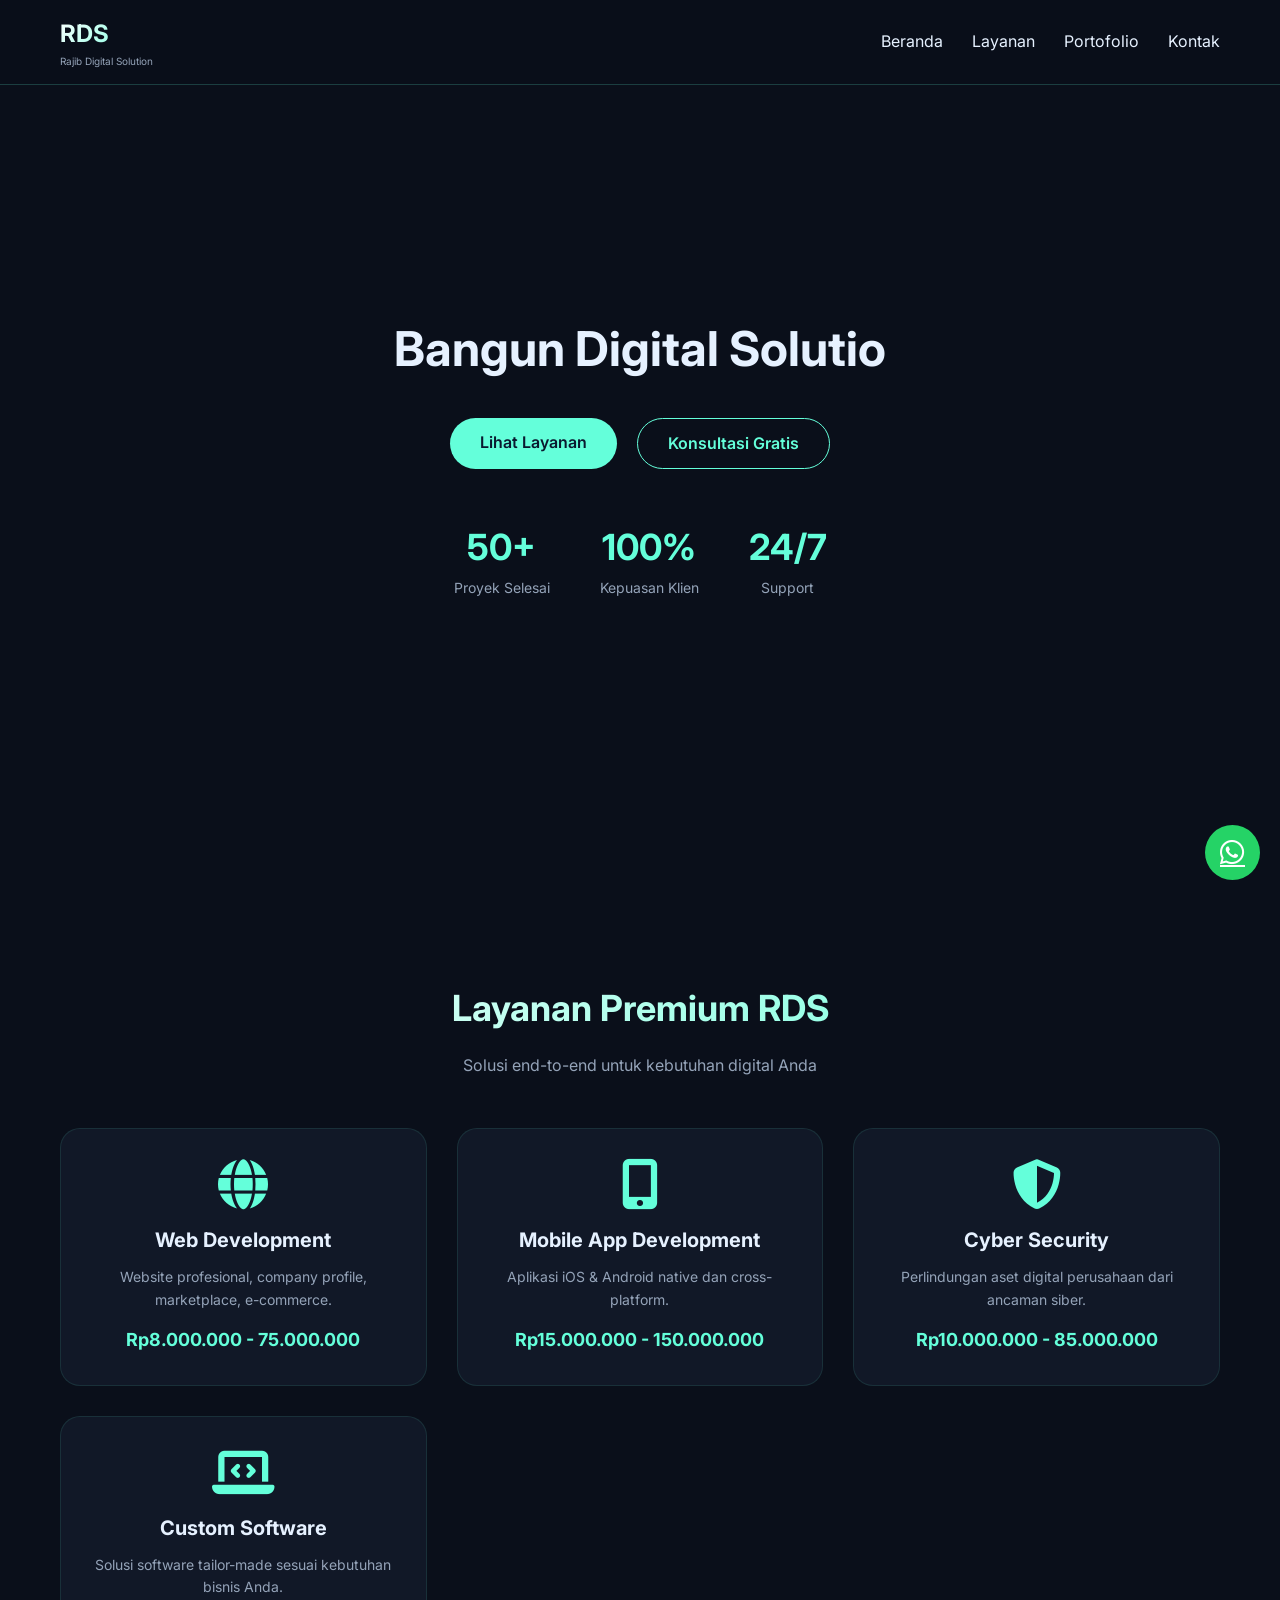
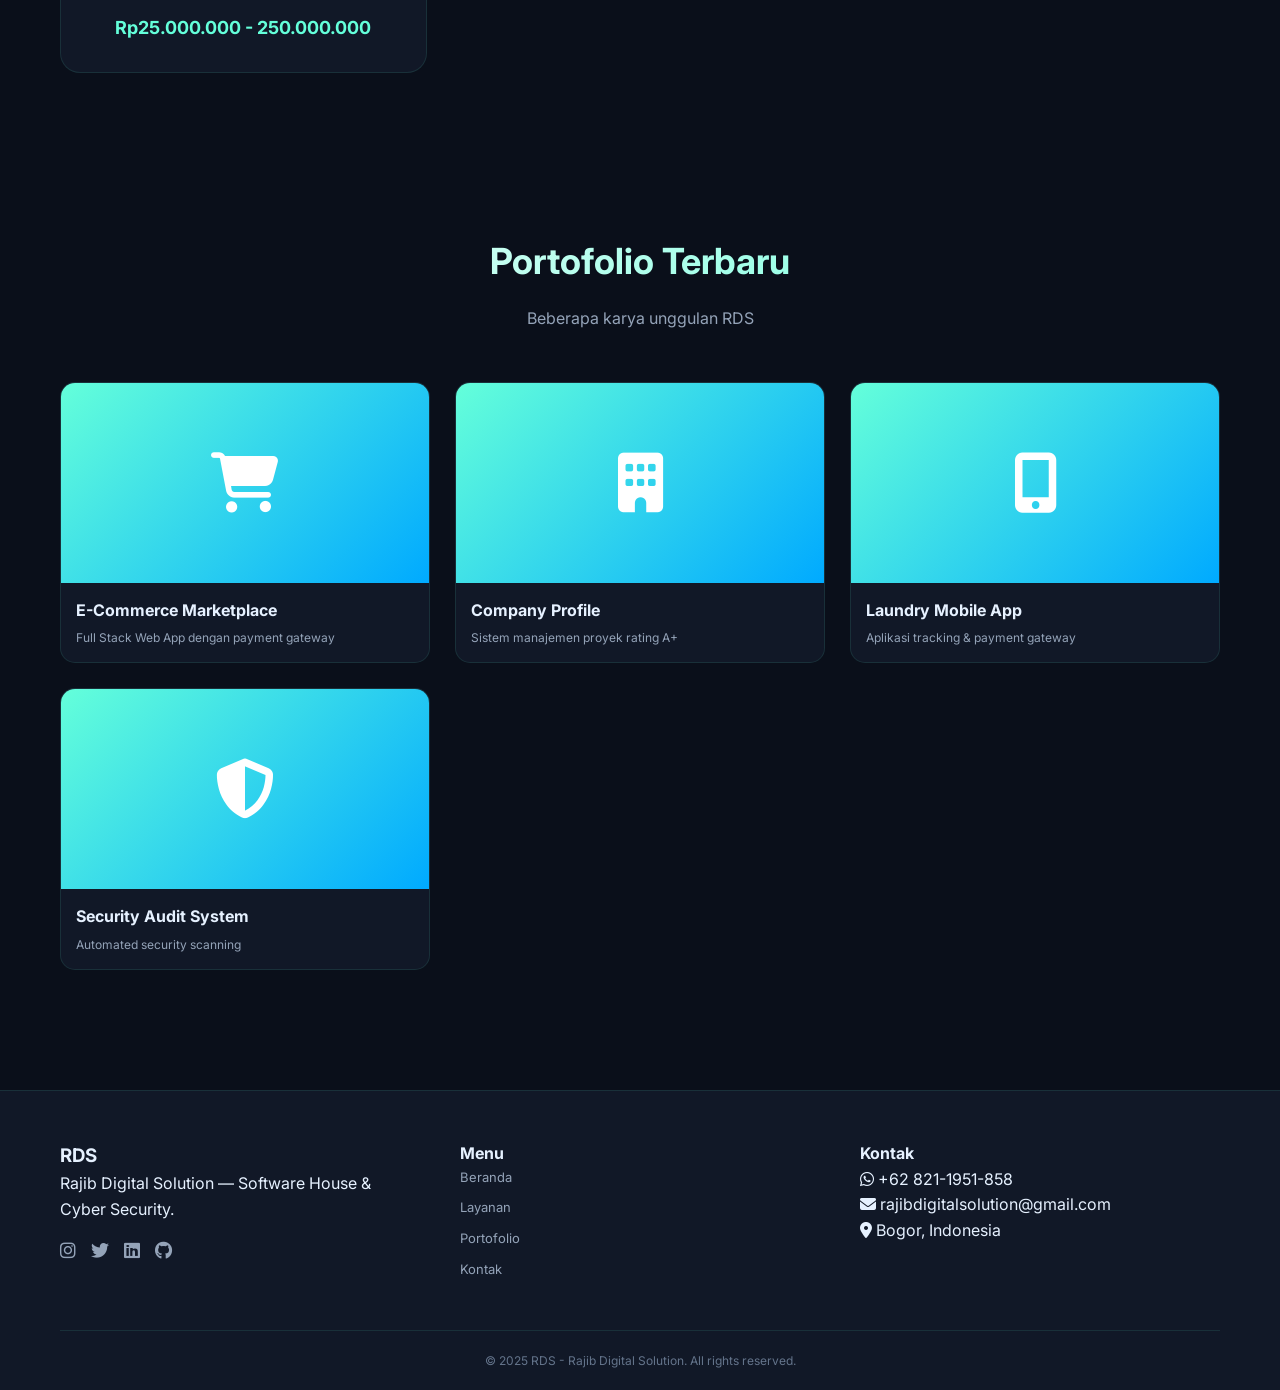
==== index.html @ b3fbab05 "Initial commit: RDS - Rajib Digital Solution website with admin dashboard" ====
<!DOCTYPE html>
<html lang="id">
<head>
    <meta charset="UTF-8">
    <meta name="viewport" content="width=device-width, initial-scale=1.0, user-scalable=yes">
    <title>RDS - Rajib Digital Solution</title>
    <link href="https://fonts.googleapis.com/css2?family=Inter:opsz,wght@14..32,300;14..32,400;14..32,500;14..32,600;14..32,700;14..32,800&display=swap" rel="stylesheet">
    <link rel="stylesheet" href="https://cdnjs.cloudflare.com/ajax/libs/font-awesome/6.5.1/css/all.min.css">
    <link rel="stylesheet" href="css/style.css">
</head>
<body>

    <!-- Floating WhatsApp -->
    <a href="https://wa.me/628211951858" class="wa-float" target="_blank">
        <i class="fab fa-whatsapp"></i>
    </a>

    <!-- Header -->
    <header class="header">
        <div class="container">
            <div class="logo">
                <h1>RDS</h1>
                <p>Rajib Digital Solution</p>
            </div>
            <nav class="nav" id="navMenu">
                <a href="index.html">Beranda</a>
                <a href="services.html">Layanan</a>
                <a href="portfolio.html">Portofolio</a>
                <a href="contact.html">Kontak</a>
            </nav>
            <div class="menu-toggle" id="menuToggle">
                <i class="fas fa-bars"></i>
            </div>
        </div>
    </header>

    <!-- Hero Section -->
    <section class="hero">
        <div class="container">
            <h1 id="typingTitle"></h1>
            <p id="heroDesc"></p>
            <div class="hero-buttons">
                <a href="services.html" class="btn-primary">Lihat Layanan</a>
                <a href="contact.html" class="btn-secondary">Konsultasi Gratis</a>
            </div>
            <div class="stats">
                <div class="stat"><h3>50+</h3><p>Proyek Selesai</p></div>
                <div class="stat"><h3>100%</h3><p>Kepuasan Klien</p></div>
                <div class="stat"><h3>24/7</h3><p>Support</p></div>
            </div>
        </div>
    </section>

    <!-- Services Section -->
    <section class="services">
        <div class="container">
            <h2 class="section-title">Layanan Premium RDS</h2>
            <p class="section-subtitle">Solusi end-to-end untuk kebutuhan digital Anda</p>
            <div class="services-grid" id="servicesGrid"></div>
        </div>
    </section>

    <!-- Portfolio Section -->
    <section class="portfolio">
        <div class="container">
            <h2 class="section-title">Portofolio Terbaru</h2>
            <p class="section-subtitle">Beberapa karya unggulan RDS</p>
            <div class="portfolio-grid" id="portfolioGrid"></div>
        </div>
    </section>

    <!-- Footer -->
    <footer class="footer">
        <div class="container">
            <div class="footer-grid">
                <div>
                    <h3>RDS</h3>
                    <p>Rajib Digital Solution — Software House & Cyber Security.</p>
                    <div class="social-links" id="socialLinks"></div>
                </div>
                <div>
                    <h4>Menu</h4>
                    <a href="index.html">Beranda</a>
                    <a href="services.html">Layanan</a>
                    <a href="portfolio.html">Portofolio</a>
                    <a href="contact.html">Kontak</a>
                </div>
                <div>
                    <h4>Kontak</h4>
                    <p><i class="fab fa-whatsapp"></i> +62 821-1951-858</p>
                    <p><i class="fas fa-envelope"></i> rajibdigitalsolution@gmail.com</p>
                    <p><i class="fas fa-map-marker-alt"></i> Bogor, Indonesia</p>
                </div>
            </div>
            <div class="footer-bottom">
                <p>© 2025 RDS - Rajib Digital Solution. All rights reserved.</p>
            </div>
        </div>
    </footer>

    <script src="js/main.js"></script>
</body>
</html>
---- css/style.css ----
* {
    margin: 0;
    padding: 0;
    box-sizing: border-box;
}

body {
    font-family: 'Inter', sans-serif;
    background: #0a0f1a;
    color: #e6f1ff;
    line-height: 1.6;
}

.container {
    max-width: 1200px;
    margin: 0 auto;
    padding: 0 20px;
}

/* WA Float */
.wa-float {
    position: fixed;
    bottom: 20px;
    right: 20px;
    background: #25D366;
    width: 55px;
    height: 55px;
    border-radius: 50%;
    display: flex;
    align-items: center;
    justify-content: center;
    font-size: 28px;
    color: white;
    z-index: 999;
    transition: 0.3s;
}
.wa-float:hover { transform: scale(1.1); }

/* Header */
.header {
    position: fixed;
    top: 0;
    width: 100%;
    background: rgba(10, 15, 26, 0.95);
    backdrop-filter: blur(10px);
    z-index: 100;
    padding: 15px 0;
    border-bottom: 1px solid rgba(100, 255, 218, 0.2);
}
.header .container {
    display: flex;
    justify-content: space-between;
    align-items: center;
}
.logo h1 {
    font-size: 24px;
    background: linear-gradient(135deg, #fff, #64ffda);
    -webkit-background-clip: text;
    background-clip: text;
    color: transparent;
}
.logo p { font-size: 10px; color: #94a3b8; }
.nav a {
    color: #e6f1ff;
    text-decoration: none;
    margin-left: 25px;
    transition: 0.3s;
}
.nav a:hover { color: #64ffda; }
.menu-toggle {
    display: none;
    font-size: 24px;
    cursor: pointer;
    color: #64ffda;
}

/* Hero */
.hero {
    min-height: 100vh;
    display: flex;
    align-items: center;
    text-align: center;
    padding: 100px 0 60px;
}
.hero h1 { font-size: 48px; margin-bottom: 15px; }
.hero p { font-size: 18px; color: #94a3b8; margin-bottom: 30px; }

.btn-primary, .btn-secondary {
    display: inline-block;
    padding: 12px 30px;
    border-radius: 40px;
    text-decoration: none;
    font-weight: 600;
    transition: 0.3s;
}
.btn-primary { background: #64ffda; color: #0a192f; }
.btn-primary:hover { transform: translateY(-3px); box-shadow: 0 5px 20px rgba(100,255,218,0.3); }
.btn-secondary { border: 1px solid #64ffda; color: #64ffda; }
.btn-secondary:hover { background: rgba(100,255,218,0.1); }
.hero-buttons { display: flex; gap: 20px; justify-content: center; }

/* Stats */
.stats {
    display: flex;
    justify-content: center;
    gap: 50px;
    margin-top: 50px;
}
.stat h3 { font-size: 36px; color: #64ffda; }
.stat p { font-size: 14px; }

/* Sections */
section { padding: 80px 0; }
.section-title {
    font-size: 36px;
    text-align: center;
    margin-bottom: 15px;
    background: linear-gradient(135deg, #fff, #64ffda);
    -webkit-background-clip: text;
    background-clip: text;
    color: transparent;
}
.section-subtitle {
    text-align: center;
    color: #94a3b8;
    margin-bottom: 50px;
}

/* Services Grid */
.services-grid {
    display: grid;
    grid-template-columns: repeat(auto-fit, minmax(280px, 1fr));
    gap: 30px;
}
.service-card {
    background: #111827;
    padding: 30px;
    border-radius: 20px;
    border: 1px solid rgba(100,255,218,0.1);
    text-align: center;
    transition: 0.3s;
}
.service-card:hover { transform: translateY(-10px); border-color: #64ffda; }
.service-card i { font-size: 50px; color: #64ffda; margin-bottom: 15px; }
.service-card h3 { font-size: 20px; margin-bottom: 10px; }
.service-card p { color: #94a3b8; font-size: 14px; margin-bottom: 15px; }
.price { font-size: 18px; font-weight: bold; color: #64ffda; }

/* Portfolio Grid */
.portfolio-grid {
    display: grid;
    grid-template-columns: repeat(auto-fill, minmax(300px, 1fr));
    gap: 25px;
}
.portfolio-card {
    background: #111827;
    border-radius: 15px;
    overflow: hidden;
    border: 1px solid rgba(100,255,218,0.1);
    transition: 0.3s;
}
.portfolio-card:hover { transform: translateY(-5px); border-color: #64ffda; }
.portfolio-img {
    height: 200px;
    background: linear-gradient(135deg, #64ffda, #00aaff);
    display: flex;
    align-items: center;
    justify-content: center;
}
.portfolio-img i { font-size: 60px; color: white; }
.portfolio-info { padding: 15px; }
.portfolio-info h3 { font-size: 16px; margin-bottom: 5px; }
.portfolio-info p { font-size: 12px; color: #94a3b8; }

/* Footer */
.footer {
    background: #111827;
    padding: 50px 0 20px;
    border-top: 1px solid rgba(100,255,218,0.1);
    margin-top: 40px;
}
.footer-grid {
    display: grid;
    grid-template-columns: repeat(auto-fit, minmax(250px, 1fr));
    gap: 40px;
    margin-bottom: 40px;
}
.footer a {
    color: #94a3b8;
    text-decoration: none;
    font-size: 13px;
    display: block;
    margin-bottom: 10px;
    transition: 0.3s;
}
.footer a:hover { color: #64ffda; }
.social-links { display: flex; gap: 15px; margin-top: 15px; }
.social-links a { font-size: 18px; display: inline-block; }
.footer-bottom {
    text-align: center;
    padding-top: 20px;
    border-top: 1px solid rgba(100,255,218,0.1);
    font-size: 12px;
    color: #64748b;
}

/* Portfolio Card (untuk halaman portfolio) */
.portfolio-card {
    background: #111827;
    border-radius: 15px;
    overflow: hidden;
    border: 1px solid rgba(100,255,218,0.1);
    transition: 0.3s;
}
.portfolio-card:hover { transform: translateY(-5px); border-color: #64ffda; }
.portfolio-img {
    height: 200px;
    background: linear-gradient(135deg, #64ffda, #00aaff);
    display: flex;
    align-items: center;
    justify-content: center;
}
.portfolio-img i { font-size: 60px; color: white; }
.portfolio-info { padding: 15px; }
.portfolio-info h3 { font-size: 16px; margin-bottom: 5px; }
.portfolio-info p { font-size: 12px; color: #94a3b8; }

/* Responsive */
@media (max-width: 768px) {
    .menu-toggle { display: block; }
    .nav {
        display: none;
        position: absolute;
        top: 70px;
        left: 0;
        right: 0;
        background: #111827;
        flex-direction: column;
        text-align: center;
        padding: 20px;
        gap: 15px;
        border-bottom: 1px solid #64ffda;
    }
    .nav.active { display: flex; }
    .hero h1 { font-size: 32px; }
    .stats { flex-direction: column; gap: 20px; }
    .services-grid, .portfolio-grid { grid-template-columns: 1fr; }
}
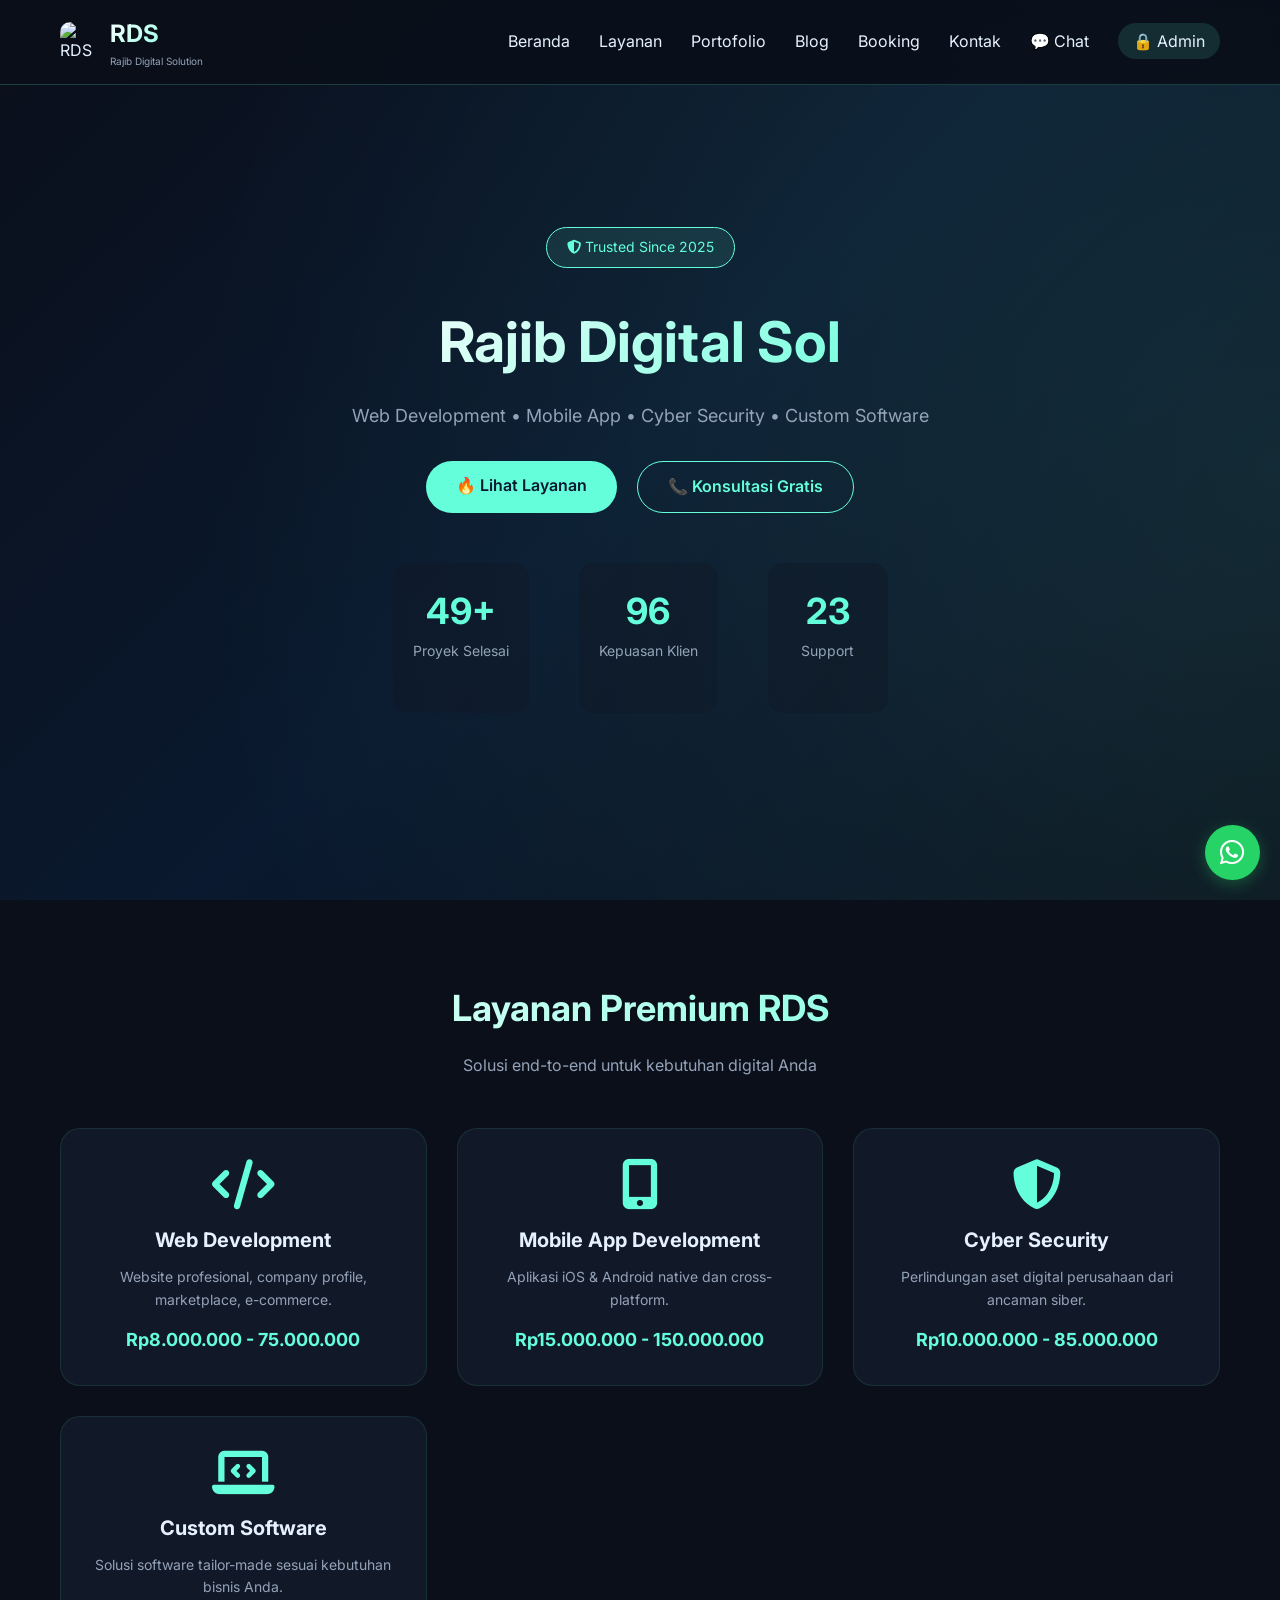
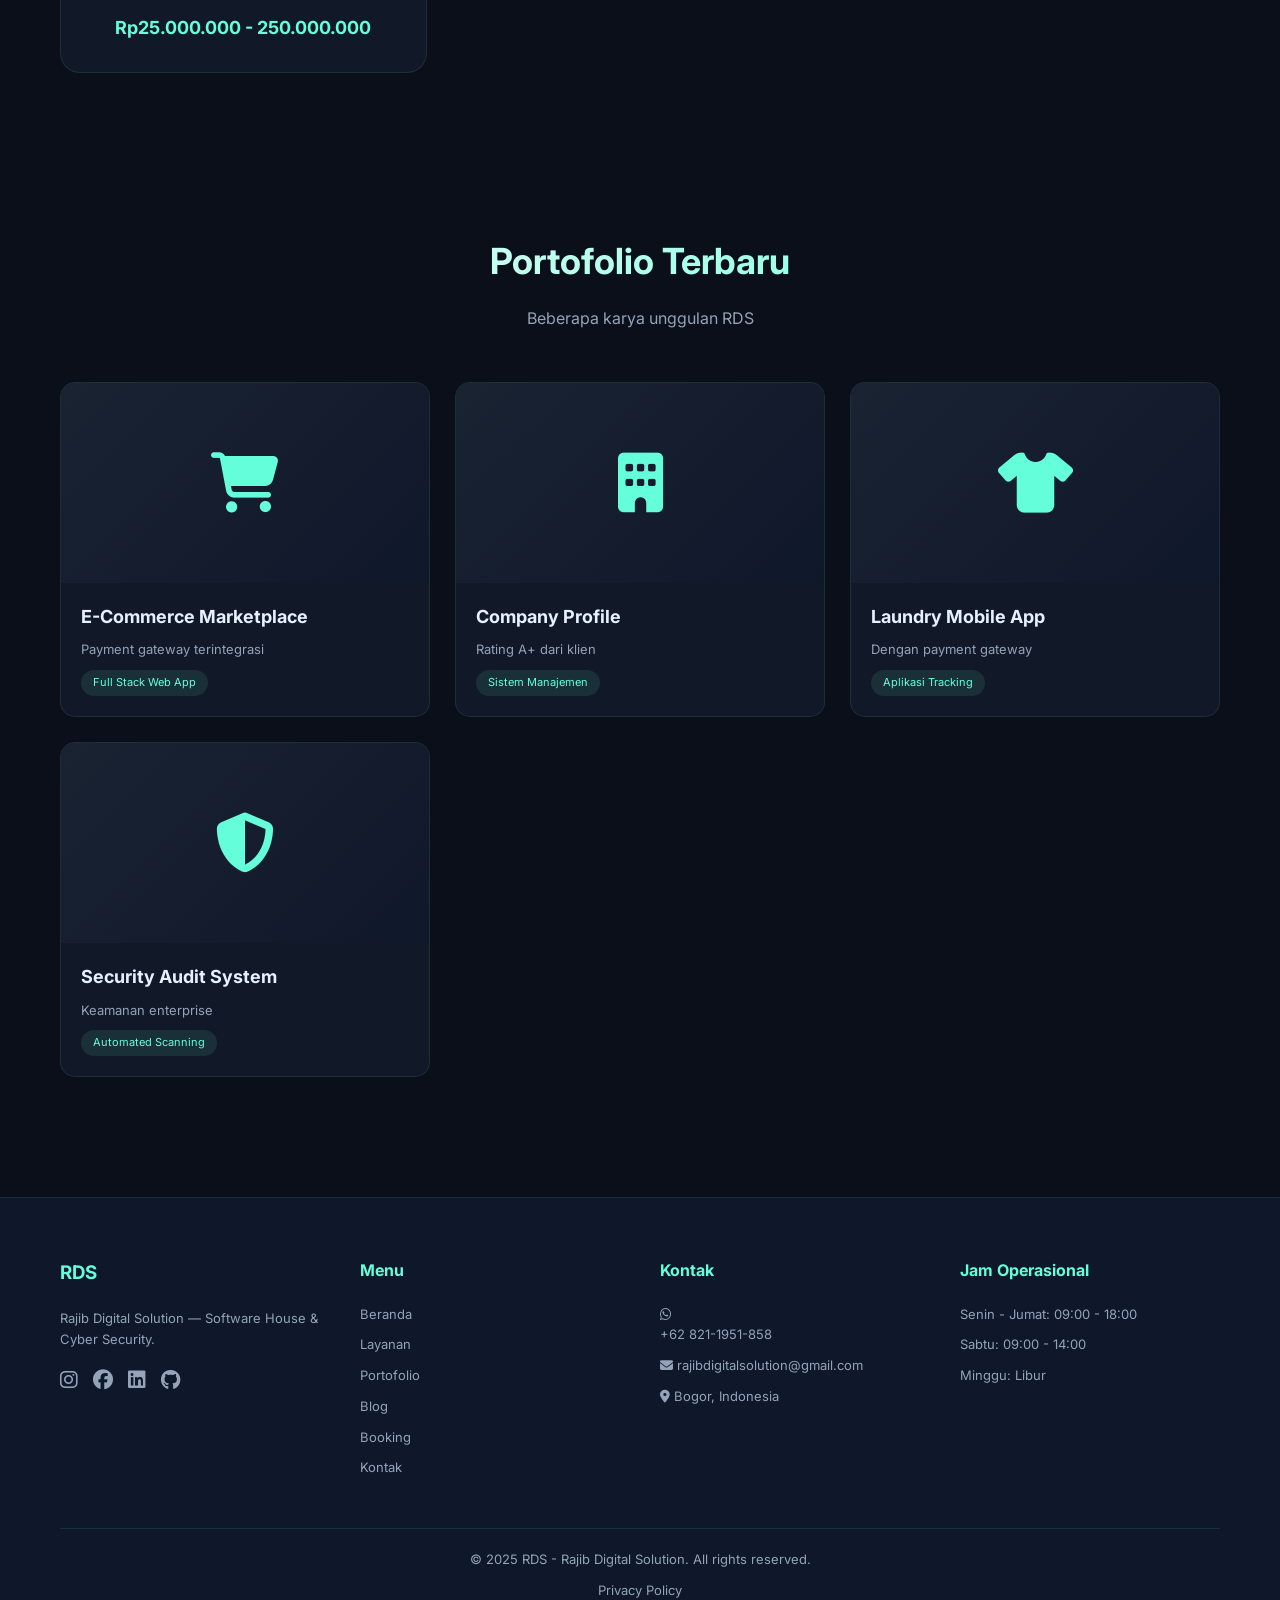
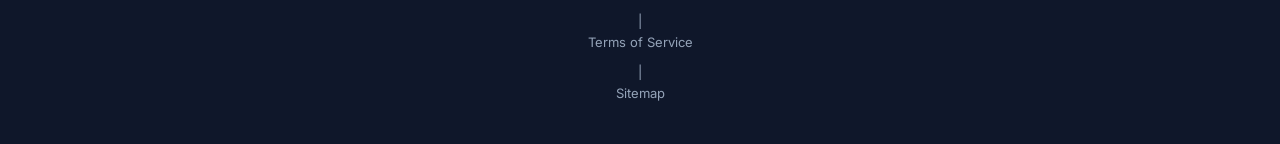
==== commit 74ff9aac: "Update total: SEO, favicon, images, Google Analytics, dan animasi lengkap" ====
--- a/index.html
+++ b/index.html
@@ -3,101 +3,186 @@
 <head>
     <meta charset="UTF-8">
     <meta name="viewport" content="width=device-width, initial-scale=1.0, user-scalable=yes">
-    <title>RDS - Rajib Digital Solution</title>
-    <link href="https://fonts.googleapis.com/css2?family=Inter:opsz,wght@14..32,300;14..32,400;14..32,500;14..32,600;14..32,700;14..32,800&display=swap" rel="stylesheet">
+    
+    <!-- SEO Meta Tags -->
+    <title>RDS - Rajib Digital Solution | Software House & Cyber Security Specialist</title>
+    <meta name="description" content="RDS - Rajib Digital Solution menyediakan layanan Web Development, Mobile App, Cyber Security, dan Custom Software. Solusi digital terpercaya untuk bisnis Anda.">
+    <meta name="keywords" content="software house, web development, mobile app, cyber security, jasa buat website, jasa pembuatan aplikasi, bogor, indonesia">
+    <meta name="author" content="Rajib Digital Solution">
+    <meta name="robots" content="index, follow">
+    <meta name="language" content="Indonesian">
+    
+    <!-- Open Graph / Facebook -->
+    <meta property="og:type" content="website">
+    <meta property="og:url" content="https://rds-rajib-digital-solution.vercel.app/">
+    <meta property="og:title" content="RDS - Rajib Digital Solution">
+    <meta property="og:description" content="Software House & Cyber Security Specialist. Solusi digital terpercaya untuk bisnis Anda.">
+    <meta property="og:image" content="https://rds-rajib-digital-solution.vercel.app/images/og-image.jpg">
+    
+    <!-- Twitter -->
+    <meta property="twitter:card" content="summary_large_image">
+    <meta property="twitter:url" content="https://rds-rajib-digital-solution.vercel.app/">
+    <meta property="twitter:title" content="RDS - Rajib Digital Solution">
+    <meta property="twitter:description" content="Software House & Cyber Security Specialist">
+    
+    <!-- Favicon -->
+    <link rel="icon" type="image/svg+xml" href="images/favicon.svg">
+    <link rel="alternate icon" type="image/x-icon" href="images/favicon.ico">
+    <link rel="apple-touch-icon" href="images/logo.png">
+    
+    <!-- Canonical URL -->
+    <link rel="canonical" href="https://rds-rajib-digital-solution.vercel.app/">
+    
+    <!-- Fonts & Icons -->
+    <link href="https://fonts.googleapis.com/css2?family=Inter:opsz,wght@14..32,300;400;500;600;700;800&display=swap" rel="stylesheet">
     <link rel="stylesheet" href="https://cdnjs.cloudflare.com/ajax/libs/font-awesome/6.5.1/css/all.min.css">
+    
+    <!-- Google Analytics -->
+    <script async src="https://www.googletagmanager.com/gtag/js?id=G-XXXXXXXXXX"></script>
+    <script>
+        window.dataLayer = window.dataLayer || [];
+        function gtag(){dataLayer.push(arguments);}
+        gtag('js', new Date());
+        gtag('config', 'G-XXXXXXXXXX');
+    </script>
+    
+    <!-- Stylesheet -->
     <link rel="stylesheet" href="css/style.css">
+    
+    <!-- Schema Markup untuk SEO -->
+    <script type="application/ld+json">
+    {
+        "@context": "https://schema.org",
+        "@type": "LocalBusiness",
+        "name": "Rajib Digital Solution",
+        "image": "https://rds-rajib-digital-solution.vercel.app/images/logo.png",
+        "description": "Software House & Cyber Security Specialist di Bogor, Indonesia.",
+        "address": {
+            "@type": "PostalAddress",
+            "addressLocality": "Bogor",
+            "addressCountry": "Indonesia"
+        },
+        "telephone": "+628211951858",
+        "priceRange": "Rp$$",
+        "sameAs": [
+            "https://www.instagram.com/rajibdigital",
+            "https://wa.me/628211951858"
+        ]
+    }
+    </script>
 </head>
 <body>
 
-    <!-- Floating WhatsApp -->
-    <a href="https://wa.me/628211951858" class="wa-float" target="_blank">
-        <i class="fab fa-whatsapp"></i>
-    </a>
+<a href="https://wa.me/628211951858" class="wa-float" target="_blank" rel="noopener noreferrer">
+    <i class="fab fa-whatsapp"></i>
+</a>
 
-    <!-- Header -->
-    <header class="header">
-        <div class="container">
-            <div class="logo">
+<header class="header">
+    <div class="container">
+        <div class="logo">
+            <img src="images/logo.png" alt="RDS Logo" class="logo-img" style="width: 40px; height: 40px; border-radius: 10px;">
+            <div>
                 <h1>RDS</h1>
                 <p>Rajib Digital Solution</p>
             </div>
-            <nav class="nav" id="navMenu">
+        </div>
+        <nav class="nav" id="navMenu">
+            <a href="index.html">Beranda</a>
+            <a href="services.html">Layanan</a>
+            <a href="portfolio.html">Portofolio</a>
+            <a href="blog.html">Blog</a>
+            <a href="booking.html">Booking</a>
+            <a href="contact.html">Kontak</a>
+            <a href="chat.html">💬 Chat</a>
+            <a href="admin/login.html" class="admin-link">🔒 Admin</a>
+        </nav>
+        <div class="menu-toggle" id="menuToggle">
+            <i class="fas fa-bars"></i>
+        </div>
+    </div>
+</header>
+
+<section class="hero">
+    <div class="container hero-content">
+        <div class="hero-badge">
+            <i class="fas fa-shield-alt"></i> Trusted Since 2025
+        </div>
+        <h1 id="typingTitle"></h1>
+        <p>Web Development • Mobile App • Cyber Security • Custom Software</p>
+        <div class="hero-buttons">
+            <a href="services.html" class="btn-primary">🔥 Lihat Layanan</a>
+            <a href="booking.html" class="btn-secondary">📞 Konsultasi Gratis</a>
+        </div>
+        <div class="stats">
+            <div class="stat"><h3>50+</h3><p>Proyek Selesai</p></div>
+            <div class="stat"><h3>100%</h3><p>Kepuasan Klien</p></div>
+            <div class="stat"><h3>24/7</h3><p>Support</p></div>
+        </div>
+    </div>
+</section>
+
+<section class="services">
+    <div class="container">
+        <h2 class="section-title">Layanan Premium RDS</h2>
+        <p class="section-subtitle">Solusi end-to-end untuk kebutuhan digital Anda</p>
+        <div class="services-grid" id="servicesGrid"></div>
+    </div>
+</section>
+
+<section class="portfolio">
+    <div class="container">
+        <h2 class="section-title">Portofolio Terbaru</h2>
+        <p class="section-subtitle">Beberapa karya unggulan RDS</p>
+        <div class="portfolio-grid" id="portfolioGrid"></div>
+    </div>
+</section>
+
+<footer class="footer">
+    <div class="container">
+        <div class="footer-grid">
+            <div>
+                <h3>RDS</h3>
+                <p>Rajib Digital Solution — Software House & Cyber Security.</p>
+                <div class="social-links">
+                    <a href="#" aria-label="Instagram"><i class="fab fa-instagram"></i></a>
+                    <a href="#" aria-label="Facebook"><i class="fab fa-facebook"></i></a>
+                    <a href="#" aria-label="LinkedIn"><i class="fab fa-linkedin"></i></a>
+                    <a href="#" aria-label="GitHub"><i class="fab fa-github"></i></a>
+                </div>
+            </div>
+            <div>
+                <h4>Menu</h4>
                 <a href="index.html">Beranda</a>
                 <a href="services.html">Layanan</a>
                 <a href="portfolio.html">Portofolio</a>
+                <a href="blog.html">Blog</a>
+                <a href="booking.html">Booking</a>
                 <a href="contact.html">Kontak</a>
-            </nav>
-            <div class="menu-toggle" id="menuToggle">
-                <i class="fas fa-bars"></i>
+            </div>
+            <div>
+                <h4>Kontak</h4>
+                <p><i class="fab fa-whatsapp"></i> <a href="https://wa.me/628211951858">+62 821-1951-858</a></p>
+                <p><i class="fas fa-envelope"></i> rajibdigitalsolution@gmail.com</p>
+                <p><i class="fas fa-map-marker-alt"></i> Bogor, Indonesia</p>
+            </div>
+            <div>
+                <h4>Jam Operasional</h4>
+                <p>Senin - Jumat: 09:00 - 18:00</p>
+                <p>Sabtu: 09:00 - 14:00</p>
+                <p>Minggu: Libur</p>
             </div>
         </div>
-    </header>
+        <div class="footer-bottom">
+            <p>© 2025 RDS - Rajib Digital Solution. All rights reserved.</p>
+            <p style="margin-top: 10px;">
+                <a href="#">Privacy Policy</a> | 
+                <a href="#">Terms of Service</a> | 
+                <a href="#">Sitemap</a>
+            </p>
+        </div>
+    </div>
+</footer>
 
-    <!-- Hero Section -->
-    <section class="hero">
-        <div class="container">
-            <h1 id="typingTitle"></h1>
-            <p id="heroDesc"></p>
-            <div class="hero-buttons">
-                <a href="services.html" class="btn-primary">Lihat Layanan</a>
-                <a href="contact.html" class="btn-secondary">Konsultasi Gratis</a>
-            </div>
-            <div class="stats">
-                <div class="stat"><h3>50+</h3><p>Proyek Selesai</p></div>
-                <div class="stat"><h3>100%</h3><p>Kepuasan Klien</p></div>
-                <div class="stat"><h3>24/7</h3><p>Support</p></div>
-            </div>
-        </div>
-    </section>
-
-    <!-- Services Section -->
-    <section class="services">
-        <div class="container">
-            <h2 class="section-title">Layanan Premium RDS</h2>
-            <p class="section-subtitle">Solusi end-to-end untuk kebutuhan digital Anda</p>
-            <div class="services-grid" id="servicesGrid"></div>
-        </div>
-    </section>
-
-    <!-- Portfolio Section -->
-    <section class="portfolio">
-        <div class="container">
-            <h2 class="section-title">Portofolio Terbaru</h2>
-            <p class="section-subtitle">Beberapa karya unggulan RDS</p>
-            <div class="portfolio-grid" id="portfolioGrid"></div>
-        </div>
-    </section>
-
-    <!-- Footer -->
-    <footer class="footer">
-        <div class="container">
-            <div class="footer-grid">
-                <div>
-                    <h3>RDS</h3>
-                    <p>Rajib Digital Solution — Software House & Cyber Security.</p>
-                    <div class="social-links" id="socialLinks"></div>
-                </div>
-                <div>
-                    <h4>Menu</h4>
-                    <a href="index.html">Beranda</a>
-                    <a href="services.html">Layanan</a>
-                    <a href="portfolio.html">Portofolio</a>
-                    <a href="contact.html">Kontak</a>
-                </div>
-                <div>
-                    <h4>Kontak</h4>
-                    <p><i class="fab fa-whatsapp"></i> +62 821-1951-858</p>
-                    <p><i class="fas fa-envelope"></i> rajibdigitalsolution@gmail.com</p>
-                    <p><i class="fas fa-map-marker-alt"></i> Bogor, Indonesia</p>
-                </div>
-            </div>
-            <div class="footer-bottom">
-                <p>© 2025 RDS - Rajib Digital Solution. All rights reserved.</p>
-            </div>
-        </div>
-    </footer>
-
-    <script src="js/main.js"></script>
+<script src="js/main.js"></script>
 </body>
 </html>
--- a/css/style.css
+++ b/css/style.css
@@ -9,12 +9,25 @@
     background: #0a0f1a;
     color: #e6f1ff;
     line-height: 1.6;
+    overflow-x: hidden;
 }
 
 .container {
     max-width: 1200px;
     margin: 0 auto;
     padding: 0 20px;
+}
+
+/* Custom Cursor */
+.cursor {
+    width: 20px;
+    height: 20px;
+    border: 2px solid #64ffda;
+    border-radius: 50%;
+    position: fixed;
+    pointer-events: none;
+    z-index: 9999;
+    transition: 0.1s;
 }
 
 /* WA Float */
@@ -33,6 +46,8 @@
     color: white;
     z-index: 999;
     transition: 0.3s;
+    text-decoration: none;
+    box-shadow: 0 4px 15px rgba(37, 211, 102, 0.3);
 }
 .wa-float:hover { transform: scale(1.1); }
 
@@ -52,6 +67,15 @@
     justify-content: space-between;
     align-items: center;
 }
+.logo {
+    display: flex;
+    align-items: center;
+    gap: 10px;
+}
+.logo-img {
+    width: 40px;
+    height: 40px;
+}
 .logo h1 {
     font-size: 24px;
     background: linear-gradient(135deg, #fff, #64ffda);
@@ -65,8 +89,26 @@
     text-decoration: none;
     margin-left: 25px;
     transition: 0.3s;
+    position: relative;
 }
 .nav a:hover { color: #64ffda; }
+.nav a::after {
+    content: '';
+    position: absolute;
+    bottom: -5px;
+    left: 0;
+    width: 0;
+    height: 2px;
+    background: #64ffda;
+    transition: 0.3s;
+}
+.nav a:hover::after { width: 100%; }
+.admin-link {
+    background: #64ffda20;
+    padding: 8px 15px;
+    border-radius: 20px;
+}
+.admin-link::after { display: none; }
 .menu-toggle {
     display: none;
     font-size: 24px;
@@ -74,17 +116,61 @@
     color: #64ffda;
 }
 
-/* Hero */
+/* Hero Section */
 .hero {
     min-height: 100vh;
     display: flex;
     align-items: center;
     text-align: center;
     padding: 100px 0 60px;
-}
-.hero h1 { font-size: 48px; margin-bottom: 15px; }
-.hero p { font-size: 18px; color: #94a3b8; margin-bottom: 30px; }
-
+    position: relative;
+    overflow: hidden;
+    background: linear-gradient(135deg, #0a0f1a 0%, #0a192f 50%, #0a0f1a 100%);
+}
+.hero::before {
+    content: '';
+    position: absolute;
+    width: 200%;
+    height: 200%;
+    background: radial-gradient(circle, rgba(100, 255, 218, 0.1) 0%, transparent 70%);
+    animation: rotate 20s linear infinite;
+}
+@keyframes rotate {
+    from { transform: rotate(0deg); }
+    to { transform: rotate(360deg); }
+}
+.hero-content {
+    position: relative;
+    z-index: 2;
+}
+.hero-badge {
+    display: inline-block;
+    background: rgba(100, 255, 218, 0.1);
+    border: 1px solid #64ffda;
+    color: #64ffda;
+    padding: 8px 20px;
+    border-radius: 40px;
+    font-size: 14px;
+    margin-bottom: 30px;
+}
+.hero h1 {
+    font-size: 56px;
+    margin-bottom: 15px;
+    background: linear-gradient(135deg, #fff, #64ffda);
+    -webkit-background-clip: text;
+    background-clip: text;
+    color: transparent;
+}
+.hero p {
+    font-size: 18px;
+    color: #94a3b8;
+    margin-bottom: 30px;
+    max-width: 600px;
+    margin-left: auto;
+    margin-right: auto;
+}
+
+/* Buttons */
 .btn-primary, .btn-secondary {
     display: inline-block;
     padding: 12px 30px;
@@ -95,9 +181,9 @@
 }
 .btn-primary { background: #64ffda; color: #0a192f; }
 .btn-primary:hover { transform: translateY(-3px); box-shadow: 0 5px 20px rgba(100,255,218,0.3); }
-.btn-secondary { border: 1px solid #64ffda; color: #64ffda; }
-.btn-secondary:hover { background: rgba(100,255,218,0.1); }
-.hero-buttons { display: flex; gap: 20px; justify-content: center; }
+.btn-secondary { border: 1px solid #64ffda; color: #64ffda; background: transparent; }
+.btn-secondary:hover { background: rgba(100,255,218,0.1); transform: translateY(-3px); }
+.hero-buttons { display: flex; gap: 20px; justify-content: center; flex-wrap: wrap; }
 
 /* Stats */
 .stats {
@@ -105,9 +191,17 @@
     justify-content: center;
     gap: 50px;
     margin-top: 50px;
+    flex-wrap: wrap;
+}
+.stat {
+    text-align: center;
+    padding: 20px;
+    background: rgba(17, 24, 39, 0.5);
+    border-radius: 15px;
+    min-width: 120px;
 }
 .stat h3 { font-size: 36px; color: #64ffda; }
-.stat p { font-size: 14px; }
+.stat p { font-size: 14px; color: #94a3b8; }
 
 /* Sections */
 section { padding: 80px 0; }
@@ -138,9 +232,9 @@
     border-radius: 20px;
     border: 1px solid rgba(100,255,218,0.1);
     text-align: center;
-    transition: 0.3s;
-}
-.service-card:hover { transform: translateY(-10px); border-color: #64ffda; }
+    transition: all 0.3s ease;
+}
+.service-card:hover { transform: translateY(-10px); border-color: #64ffda; box-shadow: 0 10px 30px rgba(100,255,218,0.1); }
 .service-card i { font-size: 50px; color: #64ffda; margin-bottom: 15px; }
 .service-card h3 { font-size: 20px; margin-bottom: 10px; }
 .service-card p { color: #94a3b8; font-size: 14px; margin-bottom: 15px; }
@@ -157,25 +251,174 @@
     border-radius: 15px;
     overflow: hidden;
     border: 1px solid rgba(100,255,218,0.1);
-    transition: 0.3s;
+    transition: all 0.3s ease;
 }
 .portfolio-card:hover { transform: translateY(-5px); border-color: #64ffda; }
 .portfolio-img {
     height: 200px;
+    background: linear-gradient(135deg, #1a2332, #0f172a);
+    display: flex;
+    align-items: center;
+    justify-content: center;
+    position: relative;
+    overflow: hidden;
+}
+.portfolio-img img {
+    width: 100%;
+    height: 100%;
+    object-fit: cover;
+}
+.portfolio-img i { font-size: 60px; color: #64ffda; }
+.portfolio-info { padding: 20px; }
+.portfolio-info h3 { font-size: 18px; margin-bottom: 8px; }
+.portfolio-info p { font-size: 13px; color: #94a3b8; }
+.portfolio-category {
+    display: inline-block;
+    background: rgba(100,255,218,0.1);
+    color: #64ffda;
+    font-size: 11px;
+    padding: 4px 12px;
+    border-radius: 20px;
+    margin-top: 10px;
+}
+
+/* Blog Grid */
+.blog-grid {
+    display: grid;
+    grid-template-columns: repeat(auto-fill, minmax(350px, 1fr));
+    gap: 30px;
+}
+.blog-card {
+    background: #111827;
+    border-radius: 15px;
+    overflow: hidden;
+    border: 1px solid rgba(100,255,218,0.1);
+    transition: 0.3s;
+}
+.blog-card:hover { transform: translateY(-5px); border-color: #64ffda; }
+.blog-img {
+    height: 200px;
     background: linear-gradient(135deg, #64ffda, #00aaff);
     display: flex;
     align-items: center;
     justify-content: center;
 }
-.portfolio-img i { font-size: 60px; color: white; }
-.portfolio-info { padding: 15px; }
-.portfolio-info h3 { font-size: 16px; margin-bottom: 5px; }
-.portfolio-info p { font-size: 12px; color: #94a3b8; }
+.blog-img i { font-size: 50px; color: white; }
+.blog-info { padding: 20px; }
+.blog-info h3 { font-size: 18px; margin-bottom: 10px; }
+.blog-info p { font-size: 13px; color: #94a3b8; margin-bottom: 15px; }
+.read-more {
+    color: #64ffda;
+    text-decoration: none;
+    font-size: 13px;
+    font-weight: 600;
+}
+
+/* Contact & Booking Forms */
+.contact-form, .booking-form {
+    max-width: 600px;
+    margin: 0 auto;
+    background: #111827;
+    padding: 40px;
+    border-radius: 20px;
+    border: 1px solid rgba(100,255,218,0.2);
+}
+.form-group {
+    margin-bottom: 20px;
+}
+.form-group label {
+    display: block;
+    margin-bottom: 8px;
+    color: #64ffda;
+    font-size: 14px;
+}
+.form-group input, .form-group select, .form-group textarea {
+    width: 100%;
+    padding: 12px;
+    background: #0a0f1a;
+    border: 1px solid #2d3a5e;
+    border-radius: 10px;
+    color: white;
+    font-size: 14px;
+}
+.form-group input:focus, .form-group select:focus, .form-group textarea:focus {
+    outline: none;
+    border-color: #64ffda;
+}
+.submit-btn {
+    width: 100%;
+    padding: 12px;
+    background: #64ffda;
+    color: #0a192f;
+    border: none;
+    border-radius: 40px;
+    font-weight: bold;
+    cursor: pointer;
+    font-size: 16px;
+}
+
+/* Chat Box */
+.chat-container {
+    max-width: 500px;
+    margin: 0 auto;
+    background: #111827;
+    border-radius: 20px;
+    overflow: hidden;
+    border: 1px solid rgba(100,255,218,0.2);
+}
+.chat-messages {
+    height: 400px;
+    overflow-y: auto;
+    padding: 20px;
+}
+.message {
+    margin-bottom: 15px;
+    display: flex;
+}
+.message.user { justify-content: flex-end; }
+.message.bot { justify-content: flex-start; }
+.message-content {
+    max-width: 70%;
+    padding: 10px 15px;
+    border-radius: 15px;
+    font-size: 14px;
+}
+.message.user .message-content {
+    background: #64ffda;
+    color: #0a192f;
+}
+.message.bot .message-content {
+    background: #1e293b;
+    color: white;
+}
+.chat-input {
+    display: flex;
+    padding: 15px;
+    background: #0a0f1a;
+    border-top: 1px solid #2d3a5e;
+}
+.chat-input input {
+    flex: 1;
+    padding: 10px;
+    background: #1e293b;
+    border: none;
+    border-radius: 20px;
+    color: white;
+}
+.chat-input button {
+    margin-left: 10px;
+    padding: 10px 20px;
+    background: #64ffda;
+    border: none;
+    border-radius: 20px;
+    color: #0a192f;
+    cursor: pointer;
+}
 
 /* Footer */
 .footer {
-    background: #111827;
-    padding: 50px 0 20px;
+    background: #0f172a;
+    padding: 60px 0 30px;
     border-top: 1px solid rgba(100,255,218,0.1);
     margin-top: 40px;
 }
@@ -184,6 +427,10 @@
     grid-template-columns: repeat(auto-fit, minmax(250px, 1fr));
     gap: 40px;
     margin-bottom: 40px;
+}
+.footer h3, .footer h4 {
+    color: #64ffda;
+    margin-bottom: 20px;
 }
 .footer a {
     color: #94a3b8;
@@ -193,9 +440,14 @@
     margin-bottom: 10px;
     transition: 0.3s;
 }
-.footer a:hover { color: #64ffda; }
+.footer a:hover { color: #64ffda; transform: translateX(5px); }
+.footer p {
+    color: #94a3b8;
+    font-size: 13px;
+    margin-bottom: 10px;
+}
 .social-links { display: flex; gap: 15px; margin-top: 15px; }
-.social-links a { font-size: 18px; display: inline-block; }
+.social-links a { font-size: 20px; display: inline-block; }
 .footer-bottom {
     text-align: center;
     padding-top: 20px;
@@ -204,26 +456,40 @@
     color: #64748b;
 }
 
-/* Portfolio Card (untuk halaman portfolio) */
-.portfolio-card {
-    background: #111827;
-    border-radius: 15px;
-    overflow: hidden;
-    border: 1px solid rgba(100,255,218,0.1);
-    transition: 0.3s;
-}
-.portfolio-card:hover { transform: translateY(-5px); border-color: #64ffda; }
-.portfolio-img {
-    height: 200px;
-    background: linear-gradient(135deg, #64ffda, #00aaff);
+/* Loading Animation */
+.loading {
+    display: inline-block;
+    width: 20px;
+    height: 20px;
+    border: 2px solid #64ffda;
+    border-radius: 50%;
+    border-top-color: transparent;
+    animation: spin 1s linear infinite;
+}
+@keyframes spin {
+    to { transform: rotate(360deg); }
+}
+
+/* Scroll to Top */
+.scroll-top {
+    position: fixed;
+    bottom: 100px;
+    right: 20px;
+    width: 45px;
+    height: 45px;
+    background: #64ffda;
+    color: #0a192f;
+    border-radius: 50%;
     display: flex;
     align-items: center;
     justify-content: center;
-}
-.portfolio-img i { font-size: 60px; color: white; }
-.portfolio-info { padding: 15px; }
-.portfolio-info h3 { font-size: 16px; margin-bottom: 5px; }
-.portfolio-info p { font-size: 12px; color: #94a3b8; }
+    cursor: pointer;
+    opacity: 0;
+    transition: 0.3s;
+    z-index: 999;
+}
+.scroll-top.active { opacity: 1; }
+.scroll-top:hover { transform: translateY(-3px); }
 
 /* Responsive */
 @media (max-width: 768px) {
@@ -243,6 +509,10 @@
     }
     .nav.active { display: flex; }
     .hero h1 { font-size: 32px; }
-    .stats { flex-direction: column; gap: 20px; }
-    .services-grid, .portfolio-grid { grid-template-columns: 1fr; }
-}
+    .hero p { font-size: 14px; }
+    .stats { flex-direction: column; align-items: center; gap: 15px; }
+    .services-grid, .portfolio-grid, .blog-grid { grid-template-columns: 1fr; }
+    .section-title { font-size: 28px; }
+    .hero-buttons { flex-direction: column; align-items: center; }
+    .btn-primary, .btn-secondary { width: 200px; text-align: center; }
+}
